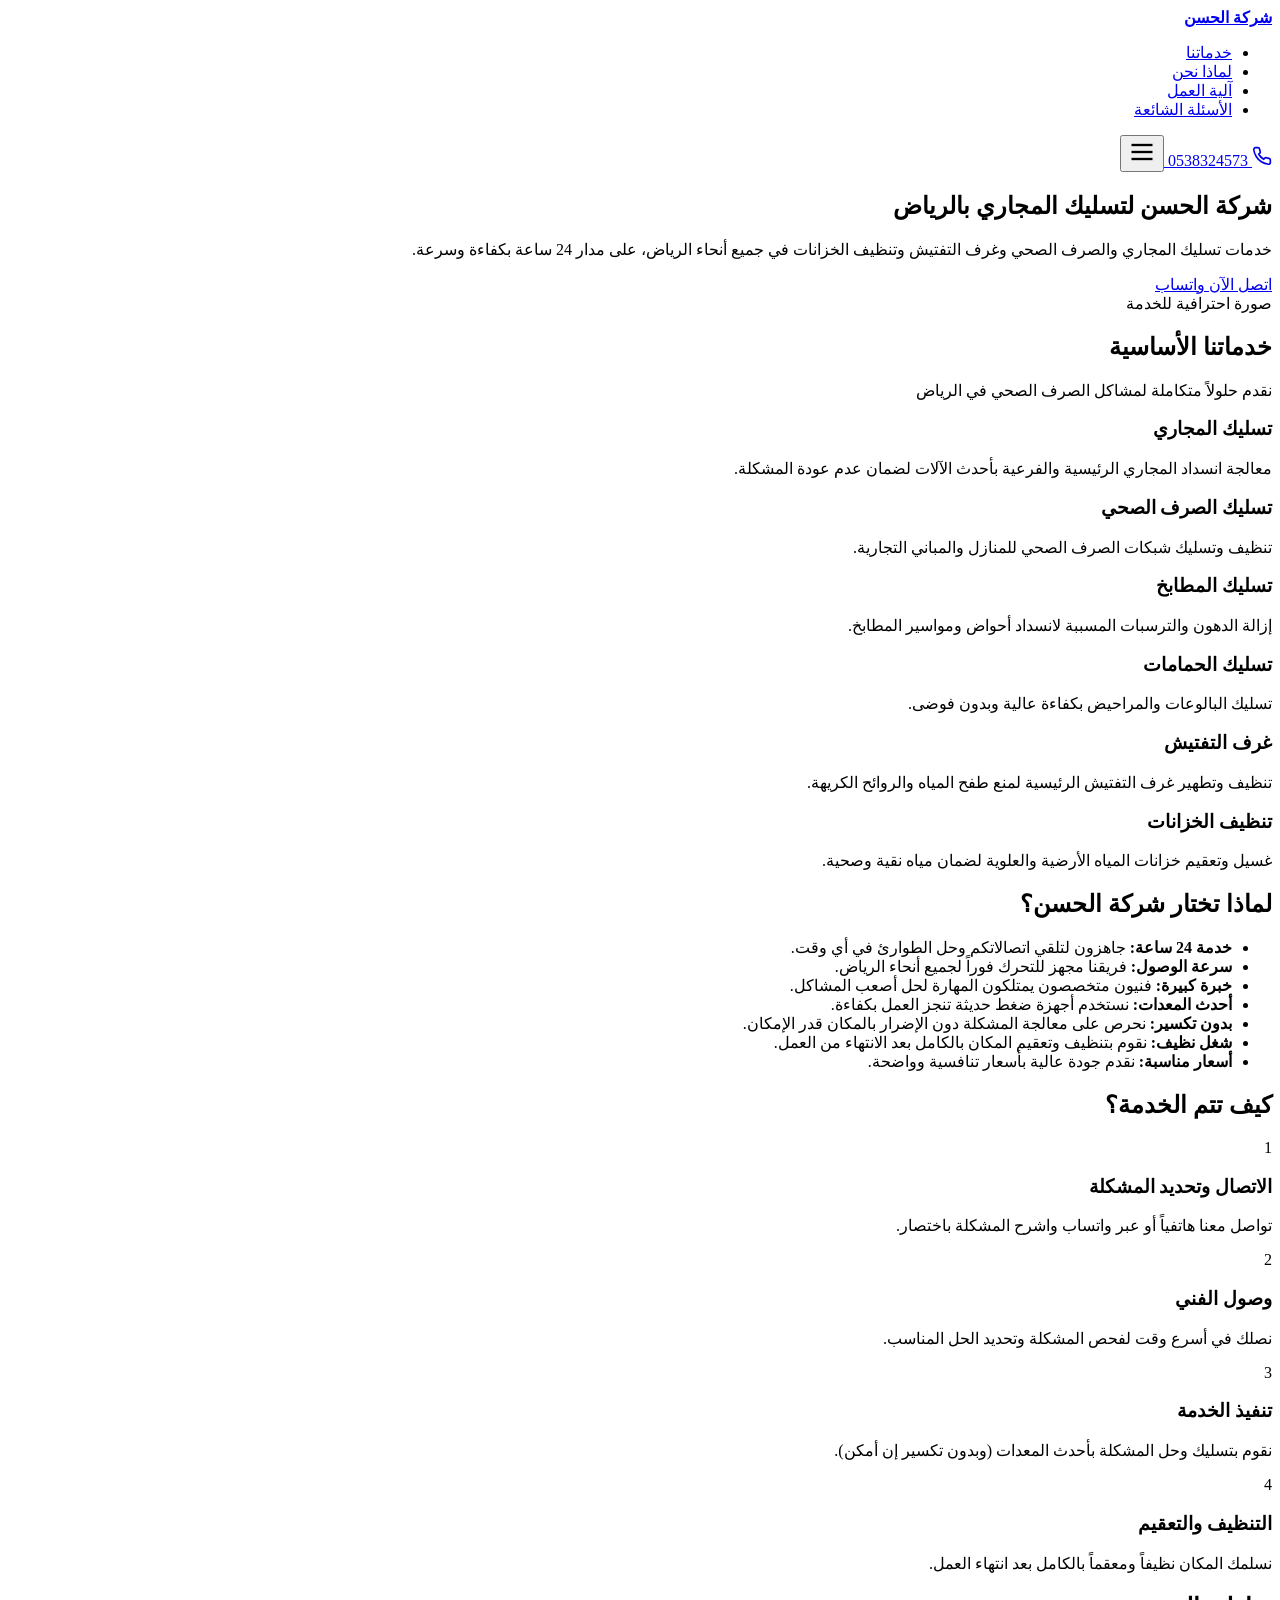
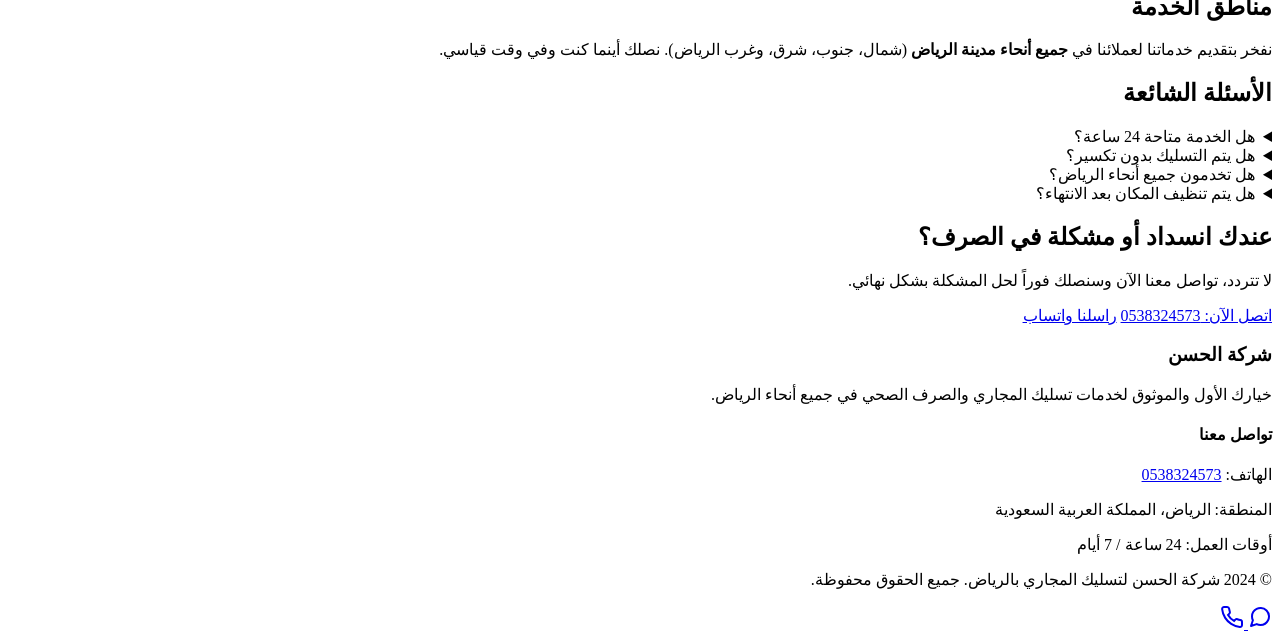
==== index.html @ 47142eeb "Rename index.com to index.html" ====
<!DOCTYPE html>
<html lang="ar" dir="rtl">
<head>
    <meta charset="UTF-8">
    <meta name="viewport" content="width=device-width, initial-scale=1.0">
    <meta name="description" content="شركة الحسن لتسليك المجاري والصرف الصحي بالرياض. خدمات تنظيف الخزانات وغرف التفتيش وتسليك المطابخ والحمامات على مدار 24 ساعة بأحدث المعدات.">
    <!-- يمكنك تعديل الرابط لاحقاً بعد ربط Vercel -->
    <link rel="canonical" href="https://alhasan-riyadh.vercel.app/">
    
    <title>شركة الحسن لتسليك المجاري بالرياض | خدمة 24 ساعة</title>
    
    <!-- Open Graph for Social Media -->
    <meta property="og:title" content="شركة الحسن لتسليك المجاري بالرياض">
    <meta property="og:description" content="خدمات تسليك الصرف الصحي، المطابخ، الحمامات، وتنظيف الخزانات في جميع أنحاء الرياض. سرعة وصول وعمل احترافي.">
    <meta property="og:type" content="website">
    <meta property="og:locale" content="ar_SA">

    <!-- الخطوط: خط تجوال الاحترافي من جوجل -->
    <link rel="preconnect" href="https://fonts.googleapis.com">
    <link rel="preconnect" href="https://fonts.gstatic.com" crossorigin>
    <link href="https://fonts.googleapis.com/css2?family=Tajawal:wght@400;500;700;800&display=swap" rel="stylesheet">

    <!-- ملف التصميم -->
    <link rel="stylesheet" href="style.css">

    <!-- Schema.org JSON-LD for Local SEO -->
    <script type="application/ld+json">
    {
      "@context": "https://schema.org",
      "@type": "LocalBusiness",
      "name": "شركة الحسن لتسليك المجاري بالرياض",
      "image": "",
      "telephone": "0538324573",
      "description": "شركة متخصصة في تسليك المجاري والصرف الصحي وغرف التفتيش وتنظيف الخزانات في الرياض.",
      "areaServed": {
        "@type": "City",
        "name": "الرياض"
      },
      "priceRange": "$$"
    }
    </script>
</head>
<body>

    <!-- Header / Navbar -->
    <header class="main-header">
        <div class="container nav-container">
            <a href="#" class="logo" aria-label="الرئيسية - شركة الحسن">
                <strong>شركة الحسن</strong>
            </a>
            
            <nav class="main-nav" id="main-nav" aria-label="القائمة الرئيسية">
                <ul class="nav-links">
                    <li><a href="#services">خدماتنا</a></li>
                    <li><a href="#why-us">لماذا نحن</a></li>
                    <li><a href="#how-it-works">آلية العمل</a></li>
                    <li><a href="#faq">الأسئلة الشائعة</a></li>
                </ul>
            </nav>

            <div class="header-actions">
                <a href="tel:0538324573" class="btn-primary header-call-btn" aria-label="اتصل بنا الآن">
                    <svg width="20" height="20" viewBox="0 0 24 24" fill="none" stroke="currentColor" stroke-width="2"><path d="M22 16.92v3a2 2 0 0 1-2.18 2 19.79 19.79 0 0 1-8.63-3.07 19.5 19.5 0 0 1-6-6 19.79 19.79 0 0 1-3.07-8.67A2 2 0 0 1 4.11 2h3a2 2 0 0 1 2 1.72 12.84 12.84 0 0 0 .7 2.81 2 2 0 0 1-.45 2.11L8.09 9.91a16 16 0 0 0 6 6l1.27-1.27a2 2 0 0 1 2.11-.45 12.84 12.84 0 0 0 2.81.7A2 2 0 0 1 22 16.92z"></path></svg>
                    0538324573
                </a>
                <button class="mobile-menu-toggle" id="menu-toggle" aria-label="افتح القائمة" aria-expanded="false">
                    <svg width="28" height="28" viewBox="0 0 24 24" fill="none" stroke="currentColor" stroke-width="2"><line x1="3" y1="12" x2="21" y2="12"></line><line x1="3" y1="6" x2="21" y2="6"></line><line x1="3" y1="18" x2="21" y2="18"></line></svg>
                </button>
            </div>
        </div>
    </header>

    <main>
        <!-- Hero Section -->
        <section class="hero" id="home">
            <div class="container hero-container">
                <div class="hero-content">
                    <h1>شركة الحسن لتسليك المجاري بالرياض</h1>
                    <p>خدمات تسليك المجاري والصرف الصحي وغرف التفتيش وتنظيف الخزانات في جميع أنحاء الرياض، على مدار 24 ساعة بكفاءة وسرعة.</p>
                    <div class="hero-buttons">
                        <a href="tel:0538324573" class="btn-primary" aria-label="اتصل بنا الآن">
                            اتصل الآن
                        </a>
                        <a href="https://wa.me/966538324573" class="btn-secondary" aria-label="تواصل معنا عبر واتساب" target="_blank" rel="noopener noreferrer">
                            واتساب
                        </a>
                    </div>
                </div>
                <!-- مكان للصورة لاحقاً -->
                <div class="hero-image-placeholder" aria-hidden="true">
                    <span>صورة احترافية للخدمة</span>
                </div>
            </div>
        </section>

        <!-- Services Section -->
        <section class="services" id="services">
            <div class="container">
                <div class="section-header">
                    <h2>خدماتنا الأساسية</h2>
                    <p>نقدم حلولاً متكاملة لمشاكل الصرف الصحي في الرياض</p>
                </div>
                <div class="services-grid">
                    <article class="service-card">
                        <h3>تسليك المجاري</h3>
                        <p>معالجة انسداد المجاري الرئيسية والفرعية بأحدث الآلات لضمان عدم عودة المشكلة.</p>
                    </article>
                    <article class="service-card">
                        <h3>تسليك الصرف الصحي</h3>
                        <p>تنظيف وتسليك شبكات الصرف الصحي للمنازل والمباني التجارية.</p>
                    </article>
                    <article class="service-card">
                        <h3>تسليك المطابخ</h3>
                        <p>إزالة الدهون والترسبات المسببة لانسداد أحواض ومواسير المطابخ.</p>
                    </article>
                    <article class="service-card">
                        <h3>تسليك الحمامات</h3>
                        <p>تسليك البالوعات والمراحيض بكفاءة عالية وبدون فوضى.</p>
                    </article>
                    <article class="service-card">
                        <h3>غرف التفتيش</h3>
                        <p>تنظيف وتطهير غرف التفتيش الرئيسية لمنع طفح المياه والروائح الكريهة.</p>
                    </article>
                    <article class="service-card">
                        <h3>تنظيف الخزانات</h3>
                        <p>غسيل وتعقيم خزانات المياه الأرضية والعلوية لضمان مياه نقية وصحية.</p>
                    </article>
                </div>
            </div>
        </section>

        <!-- Why Us Section -->
        <section class="why-us" id="why-us">
            <div class="container">
                <div class="section-header">
                    <h2>لماذا تختار شركة الحسن؟</h2>
                </div>
                <ul class="features-list">
                    <li><strong>خدمة 24 ساعة:</strong> جاهزون لتلقي اتصالاتكم وحل الطوارئ في أي وقت.</li>
                    <li><strong>سرعة الوصول:</strong> فريقنا مجهز للتحرك فوراً لجميع أنحاء الرياض.</li>
                    <li><strong>خبرة كبيرة:</strong> فنيون متخصصون يمتلكون المهارة لحل أصعب المشاكل.</li>
                    <li><strong>أحدث المعدات:</strong> نستخدم أجهزة ضغط حديثة تنجز العمل بكفاءة.</li>
                    <li><strong>بدون تكسير:</strong> نحرص على معالجة المشكلة دون الإضرار بالمكان قدر الإمكان.</li>
                    <li><strong>شغل نظيف:</strong> نقوم بتنظيف وتعقيم المكان بالكامل بعد الانتهاء من العمل.</li>
                    <li><strong>أسعار مناسبة:</strong> نقدم جودة عالية بأسعار تنافسية وواضحة.</li>
                </ul>
            </div>
        </section>

        <!-- How It Works -->
        <section class="how-it-works" id="how-it-works">
            <div class="container">
                <div class="section-header">
                    <h2>كيف تتم الخدمة؟</h2>
                </div>
                <div class="steps-grid">
                    <div class="step">
                        <span class="step-num">1</span>
                        <h3>الاتصال وتحديد المشكلة</h3>
                        <p>تواصل معنا هاتفياً أو عبر واتساب واشرح المشكلة باختصار.</p>
                    </div>
                    <div class="step">
                        <span class="step-num">2</span>
                        <h3>وصول الفني</h3>
                        <p>نصلك في أسرع وقت لفحص المشكلة وتحديد الحل المناسب.</p>
                    </div>
                    <div class="step">
                        <span class="step-num">3</span>
                        <h3>تنفيذ الخدمة</h3>
                        <p>نقوم بتسليك وحل المشكلة بأحدث المعدات (وبدون تكسير إن أمكن).</p>
                    </div>
                    <div class="step">
                        <span class="step-num">4</span>
                        <h3>التنظيف والتعقيم</h3>
                        <p>نسلمك المكان نظيفاً ومعقماً بالكامل بعد انتهاء العمل.</p>
                    </div>
                </div>
            </div>
        </section>

        <!-- Service Areas -->
        <section class="service-areas">
            <div class="container text-center">
                <h2>مناطق الخدمة</h2>
                <p>نفخر بتقديم خدماتنا لعملائنا في <strong>جميع أنحاء مدينة الرياض</strong> (شمال، جنوب، شرق، وغرب الرياض). نصلك أينما كنت وفي وقت قياسي.</p>
            </div>
        </section>

        <!-- FAQ Section -->
        <section class="faq" id="faq">
            <div class="container">
                <div class="section-header">
                    <h2>الأسئلة الشائعة</h2>
                </div>
                <div class="faq-container">
                    <details class="faq-item">
                        <summary>هل الخدمة متاحة 24 ساعة؟</summary>
                        <p>نعم، فريق شركة الحسن متاح على مدار الساعة طوال أيام الأسبوع للتعامل مع أي طوارئ في الصرف الصحي.</p>
                    </details>
                    <details class="faq-item">
                        <summary>هل يتم التسليك بدون تكسير؟</summary>
                        <p>في أغلب الحالات، نعم. نحن نستخدم أحدث معدات الضغط والشفط التي تعالج الانسداد دون الحاجة لتكسير البلاط أو الجدران.</p>
                    </details>
                    <details class="faq-item">
                        <summary>هل تخدمون جميع أنحاء الرياض؟</summary>
                        <p>نعم، تغطي سياراتنا وفرقنا الفنية جميع أحياء ومناطق العاصمة الرياض.</p>
                    </details>
                    <details class="faq-item">
                        <summary>هل يتم تنظيف المكان بعد الانتهاء؟</summary>
                        <p>بالتأكيد. من أهم مبادئنا تسليم المكان للعميل نظيفاً ومعقماً بالكامل بعد الانتهاء من عملية التسليك.</p>
                    </details>
                </div>
            </div>
        </section>

        <!-- CTA Section -->
        <section class="cta-section">
            <div class="container text-center">
                <h2>عندك انسداد أو مشكلة في الصرف؟</h2>
                <p>لا تتردد، تواصل معنا الآن وسنصلك فوراً لحل المشكلة بشكل نهائي.</p>
                <div class="cta-buttons">
                    <a href="tel:0538324573" class="btn-primary btn-large">اتصل الآن: 0538324573</a>
                    <a href="https://wa.me/966538324573" class="btn-secondary btn-large" target="_blank" rel="noopener noreferrer">راسلنا واتساب</a>
                </div>
            </div>
        </section>
    </main>

    <!-- Footer -->
    <footer class="main-footer">
        <div class="container footer-content">
            <div class="footer-info">
                <h3>شركة الحسن</h3>
                <p>خيارك الأول والموثوق لخدمات تسليك المجاري والصرف الصحي في جميع أنحاء الرياض.</p>
            </div>
            <div class="footer-contact">
                <h4>تواصل معنا</h4>
                <p>الهاتف: <a href="tel:0538324573" dir="ltr">0538324573</a></p>
                <p>المنطقة: الرياض، المملكة العربية السعودية</p>
                <p>أوقات العمل: 24 ساعة / 7 أيام</p>
            </div>
        </div>
        <div class="footer-bottom">
            <p>&copy; 2024 شركة الحسن لتسليك المجاري بالرياض. جميع الحقوق محفوظة.</p>
        </div>
    </footer>

    <!-- Floating Action Buttons -->
    <div class="floating-actions" aria-label="أزرار التواصل السريع">
        <a href="https://wa.me/966538324573" class="float-btn whatsapp-float" aria-label="تواصل معنا عبر واتساب" target="_blank" rel="noopener noreferrer">
            <svg width="24" height="24" viewBox="0 0 24 24" fill="none" stroke="currentColor" stroke-width="2" stroke-linecap="round" stroke-linejoin="round"><path d="M21 11.5a8.38 8.38 0 0 1-.9 3.8 8.5 8.5 0 0 1-7.6 4.7 8.38 8.38 0 0 1-3.8-.9L3 21l1.9-5.7a8.38 8.38 0 0 1-.9-3.8 8.5 8.5 0 0 1 4.7-7.6 8.38 8.38 0 0 1 3.8-.9h.5a8.48 8.48 0 0 1 8 8v.5z"></path></svg>
        </a>
        <a href="tel:0538324573" class="float-btn phone-float" aria-label="اتصل بنا الآن">
            <svg width="24" height="24" viewBox="0 0 24 24" fill="none" stroke="currentColor" stroke-width="2"><path d="M22 16.92v3a2 2 0 0 1-2.18 2 19.79 19.79 0 0 1-8.63-3.07 19.5 19.5 0 0 1-6-6 19.79 19.79 0 0 1-3.07-8.67A2 2 0 0 1 4.11 2h3a2 2 0 0 1 2 1.72 12.84 12.84 0 0 0 .7 2.81 2 2 0 0 1-.45 2.11L8.09 9.91a16 16 0 0 0 6 6l1.27-1.27a2 2 0 0 1 2.11-.45 12.84 12.84 0 0 0 2.81.7A2 2 0 0 1 22 16.92z"></path></svg>
        </a>
    </div>

    <!-- ملف الجافاسكريبت -->
    <script src="script.js" defer></script>
</body>
</html>
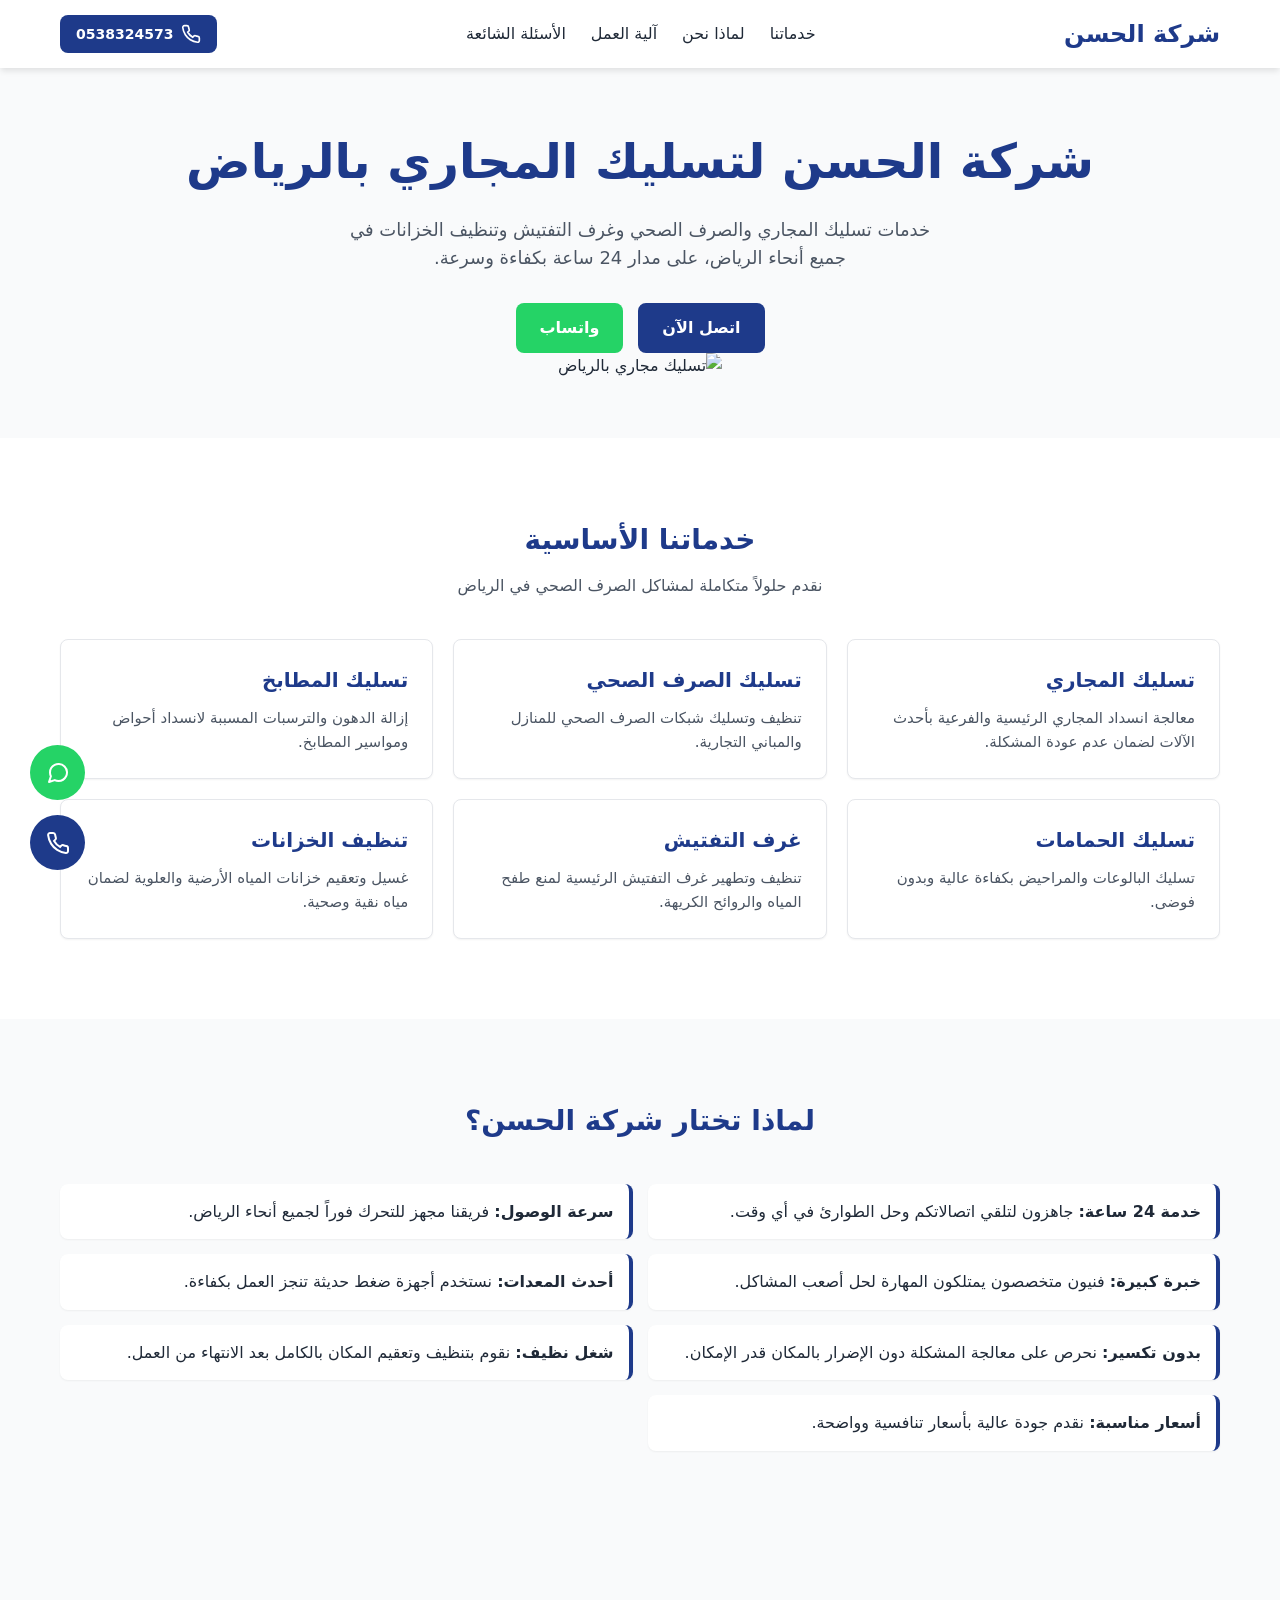
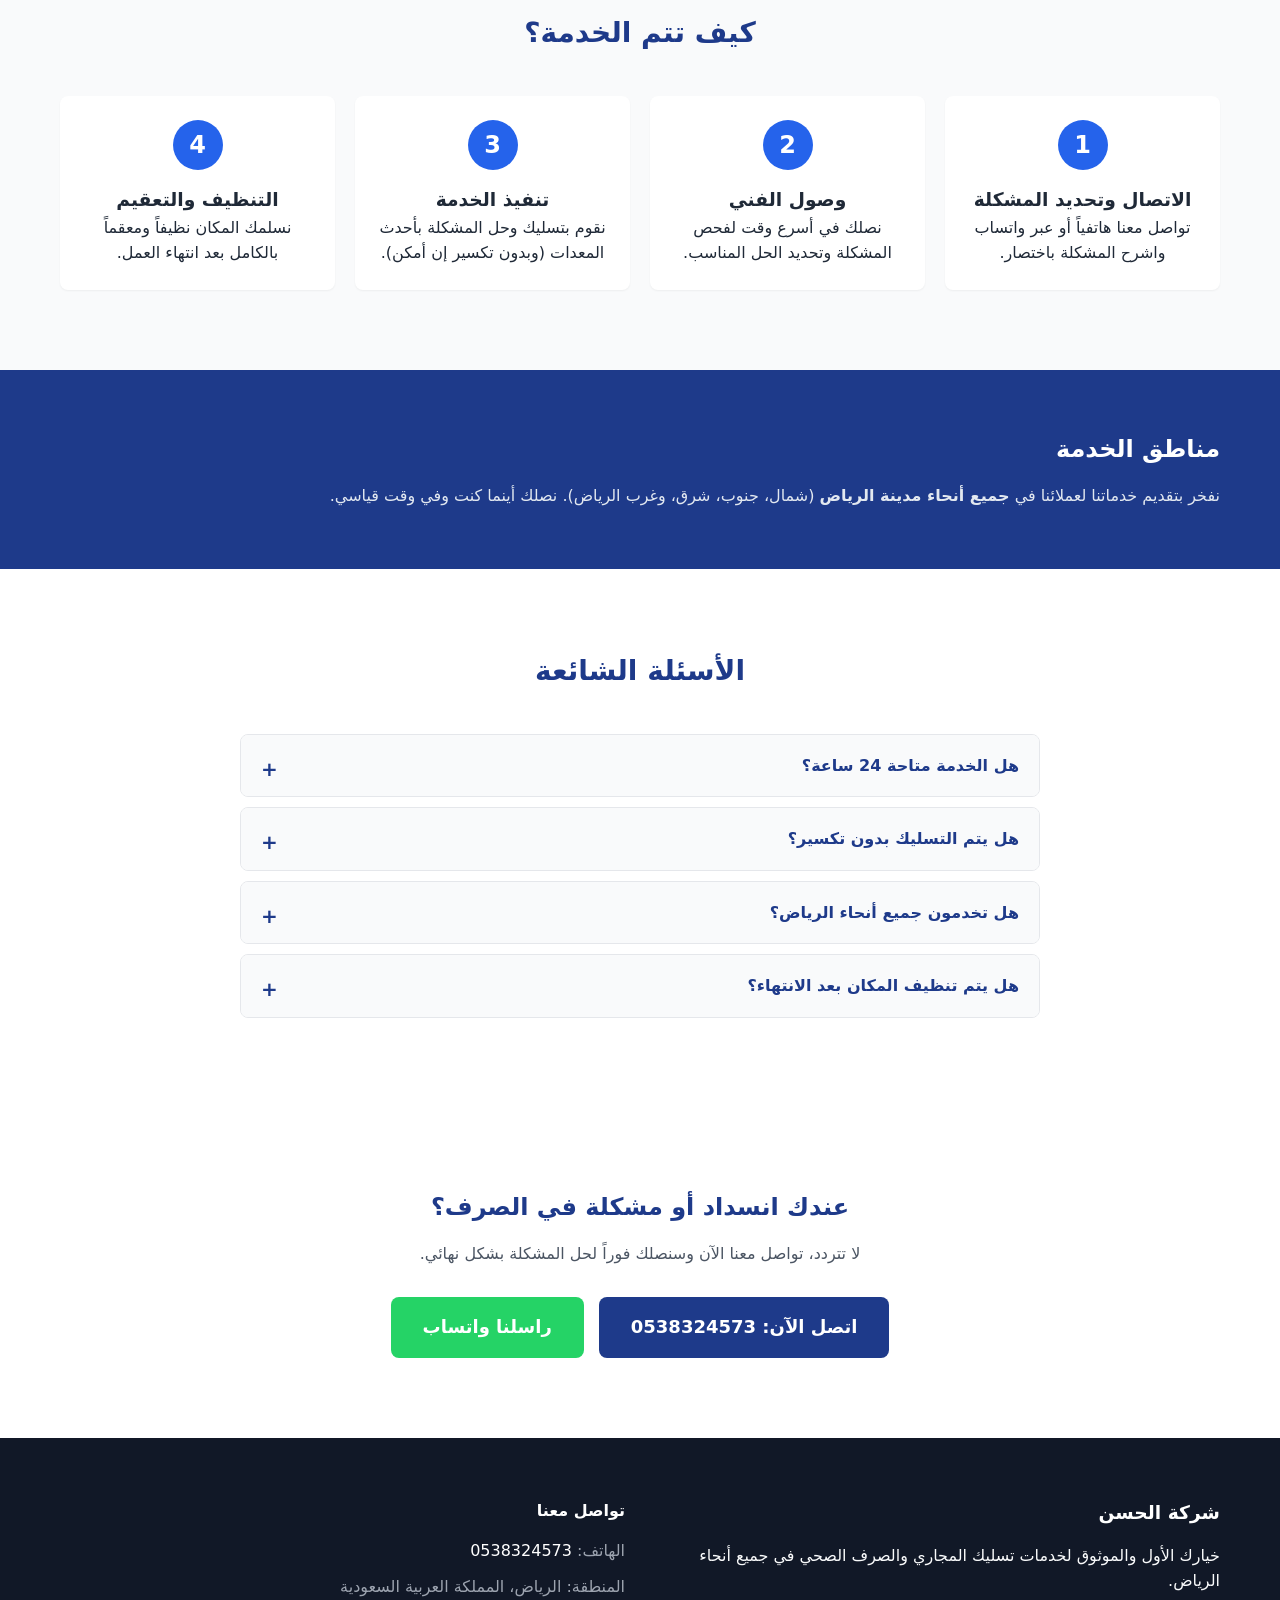
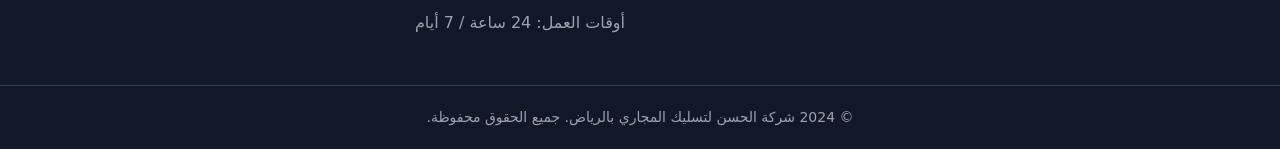
==== commit 69c3244e: "Update index.html" ====
--- a/index.html
+++ b/index.html
@@ -87,9 +87,10 @@
                     </div>
                 </div>
                 <!-- مكان للصورة لاحقاً -->
-                <div class="hero-image-placeholder" aria-hidden="true">
-                    <span>صورة احترافية للخدمة</span>
-                </div>
+        
+                   <img src="hero.jpg" alt="تسليك مجاري بالرياض" style="width: 100%; border-radius: 10px;">
+ 
+                
             </div>
         </section>
 
--- a/style.css
+++ b/style.css
@@ -0,0 +1,525 @@
+/* ==========================================================================
+   CSS Variables (المتغيرات والألوان)
+   ========================================================================== */
+:root {
+    --primary: #1e3a8a; /* أزرق داكن يعطي ثقة واحترافية */
+    --primary-light: #2563eb;
+    --accent: #ea580c; /* برتقالي داكن للانتباه والأزرار */
+    --whatsapp: #25D366;
+    --text-main: #1f2937;
+    --text-muted: #4b5563;
+    --bg-light: #f9fafb;
+    --bg-white: #ffffff;
+    --border: #e5e7eb;
+    --radius: 8px;
+    --shadow-sm: 0 1px 2px 0 rgba(0, 0, 0, 0.05);
+    --shadow-md: 0 4px 6px -1px rgba(0, 0, 0, 0.1);
+    --transition: all 0.3s ease;
+}
+
+/* ==========================================================================
+   Base & Reset (الأساسيات)
+   ========================================================================== */
+* {
+    margin: 0;
+    padding: 0;
+    box-sizing: border-box;
+}
+
+html {
+    scroll-behavior: smooth;
+    font-family: 'Tajawal', system-ui, -apple-system, sans-serif;
+}
+
+body {
+    background-color: var(--bg-white);
+    color: var(--text-main);
+    line-height: 1.6;
+    -webkit-font-smoothing: antialiased;
+}
+
+a {
+    text-decoration: none;
+    color: inherit;
+}
+
+ul {
+    list-style: none;
+}
+
+.container {
+    width: 100%;
+    max-width: 1200px;
+    margin: 0 auto;
+    padding: 0 20px;
+}
+
+.text-center {
+    text-center;
+}
+
+.section-header {
+    text-align: center;
+    margin-bottom: 40px;
+}
+
+.section-header h2 {
+    color: var(--primary);
+    font-size: 28px;
+    margin-bottom: 10px;
+}
+
+.section-header p {
+    color: var(--text-muted);
+    font-size: 16px;
+}
+
+/* ==========================================================================
+   Buttons (الأزرار)
+   ========================================================================== */
+.btn-primary, .btn-secondary {
+    display: inline-flex;
+    align-items: center;
+    justify-content: center;
+    gap: 8px;
+    padding: 12px 24px;
+    border-radius: var(--radius);
+    font-weight: 700;
+    font-size: 16px;
+    transition: var(--transition);
+    cursor: pointer;
+    border: none;
+}
+
+.btn-primary {
+    background-color: var(--primary);
+    color: var(--bg-white);
+}
+
+.btn-primary:hover {
+    background-color: var(--primary-light);
+}
+
+.btn-secondary {
+    background-color: var(--whatsapp);
+    color: var(--bg-white);
+}
+
+.btn-secondary:hover {
+    background-color: #1ebd5a;
+}
+
+.btn-large {
+    padding: 16px 32px;
+    font-size: 18px;
+}
+
+/* ==========================================================================
+   Header & Navigation (الرأس والقائمة)
+   ========================================================================== */
+.main-header {
+    background-color: var(--bg-white);
+    box-shadow: var(--shadow-md);
+    position: sticky;
+    top: 0;
+    z-index: 1000;
+    padding: 15px 0;
+}
+
+.nav-container {
+    display: flex;
+    justify-content: space-between;
+    align-items: center;
+}
+
+.logo strong {
+    font-size: 24px;
+    color: var(--primary);
+    font-weight: 800;
+}
+
+.main-nav {
+    display: none; /* مخفية في الموبايل، تظهر بالشاشات الكبيرة */
+}
+
+.header-actions {
+    display: flex;
+    align-items: center;
+    gap: 15px;
+}
+
+.header-call-btn {
+    padding: 8px 16px;
+    font-size: 14px;
+}
+
+.mobile-menu-toggle {
+    background: none;
+    border: none;
+    color: var(--primary);
+    cursor: pointer;
+    display: block; /* تظهر في الموبايل فقط */
+}
+
+/* ==========================================================================
+   Hero Section (القسم الرئيسي)
+   ========================================================================== */
+.hero {
+    background-color: var(--bg-light);
+    padding: 60px 0;
+    text-align: center;
+}
+
+.hero-content h1 {
+    font-size: 32px;
+    color: var(--primary);
+    margin-bottom: 20px;
+    line-height: 1.4;
+}
+
+.hero-content p {
+    font-size: 18px;
+    color: var(--text-muted);
+    margin-bottom: 30px;
+    max-width: 600px;
+    margin-left: auto;
+    margin-right: auto;
+}
+
+.hero-buttons {
+    display: flex;
+    flex-direction: column;
+    gap: 15px;
+    justify-content: center;
+}
+
+.hero-image-placeholder {
+    margin-top: 40px;
+    background-color: #e2e8f0;
+    height: 250px;
+    border-radius: var(--radius);
+    display: flex;
+    align-items: center;
+    justify-content: center;
+    color: var(--text-muted);
+    border: 2px dashed #cbd5e1;
+}
+
+/* ==========================================================================
+   Services Section (الخدمات)
+   ========================================================================== */
+.services {
+    padding: 80px 0;
+}
+
+.services-grid {
+    display: grid;
+    grid-template-columns: 1fr;
+    gap: 20px;
+}
+
+.service-card {
+    background-color: var(--bg-white);
+    border: 1px solid var(--border);
+    padding: 24px;
+    border-radius: var(--radius);
+    box-shadow: var(--shadow-sm);
+    transition: var(--transition);
+}
+
+.service-card:hover {
+    box-shadow: var(--shadow-md);
+    border-color: var(--primary-light);
+}
+
+.service-card h3 {
+    color: var(--primary);
+    margin-bottom: 10px;
+    font-size: 20px;
+}
+
+.service-card p {
+    color: var(--text-muted);
+    font-size: 15px;
+}
+
+/* ==========================================================================
+   Why Us & How it Works (لماذا نحن وآلية العمل)
+   ========================================================================== */
+.why-us, .how-it-works {
+    padding: 80px 0;
+    background-color: var(--bg-light);
+}
+
+.features-list {
+    display: grid;
+    grid-template-columns: 1fr;
+    gap: 15px;
+}
+
+.features-list li {
+    background-color: var(--bg-white);
+    padding: 15px;
+    border-radius: var(--radius);
+    border-right: 4px solid var(--primary);
+    box-shadow: var(--shadow-sm);
+}
+
+.steps-grid {
+    display: grid;
+    grid-template-columns: 1fr;
+    gap: 20px;
+}
+
+.step {
+    background-color: var(--bg-white);
+    padding: 24px;
+    border-radius: var(--radius);
+    text-align: center;
+    box-shadow: var(--shadow-sm);
+}
+
+.step-num {
+    display: inline-flex;
+    align-items: center;
+    justify-content: center;
+    width: 50px;
+    height: 50px;
+    background-color: var(--primary-light);
+    color: var(--bg-white);
+    font-size: 24px;
+    font-weight: bold;
+    border-radius: 50%;
+    margin-bottom: 15px;
+}
+
+/* ==========================================================================
+   FAQ Section (الأسئلة الشائعة)
+   ========================================================================== */
+.faq {
+    padding: 80px 0;
+}
+
+.faq-container {
+    max-width: 800px;
+    margin: 0 auto;
+}
+
+.faq-item {
+    background-color: var(--bg-white);
+    border: 1px solid var(--border);
+    margin-bottom: 10px;
+    border-radius: var(--radius);
+    overflow: hidden;
+}
+
+.faq-item summary {
+    padding: 18px 20px;
+    font-weight: 700;
+    cursor: pointer;
+    background-color: var(--bg-light);
+    color: var(--primary);
+    list-style: none;
+    position: relative;
+}
+
+.faq-item summary::-webkit-details-marker {
+    display: none;
+}
+
+.faq-item summary::after {
+    content: '+';
+    position: absolute;
+    left: 20px;
+    font-size: 20px;
+}
+
+.faq-item[open] summary::after {
+    content: '-';
+}
+
+.faq-item p {
+    padding: 20px;
+    color: var(--text-muted);
+    border-top: 1px solid var(--border);
+}
+
+/* ==========================================================================
+   Service Areas & CTA (مناطق الخدمة ودعوة الإجراء)
+   ========================================================================== */
+.service-areas {
+    padding: 60px 0;
+    background-color: var(--primary);
+    color: var(--bg-white);
+}
+
+.service-areas h2 {
+    color: var(--bg-white);
+    margin-bottom: 15px;
+}
+
+.service-areas p {
+    color: #e2e8f0;
+}
+
+.cta-section {
+    padding: 80px 0;
+    text-align: center;
+}
+
+.cta-section h2 {
+    color: var(--primary);
+    margin-bottom: 15px;
+}
+
+.cta-section p {
+    margin-bottom: 30px;
+    color: var(--text-muted);
+}
+
+.cta-buttons {
+    display: flex;
+    flex-direction: column;
+    gap: 15px;
+    justify-content: center;
+}
+
+/* ==========================================================================
+   Footer (التذييل)
+   ========================================================================== */
+.main-footer {
+    background-color: #111827;
+    color: #f9fafb;
+    padding: 60px 0 20px;
+}
+
+.footer-content {
+    display: grid;
+    grid-template-columns: 1fr;
+    gap: 30px;
+    margin-bottom: 40px;
+}
+
+.footer-info h3, .footer-contact h4 {
+    color: var(--bg-white);
+    margin-bottom: 15px;
+}
+
+.footer-contact p {
+    margin-bottom: 10px;
+    color: #9ca3af;
+}
+
+.footer-contact a {
+    color: var(--bg-white);
+}
+
+.footer-bottom {
+    text-align: center;
+    padding-top: 20px;
+    border-top: 1px solid #374151;
+    color: #9ca3af;
+    font-size: 14px;
+}
+
+/* ==========================================================================
+   Floating Buttons (الأزرار العائمة للموبايل)
+   ========================================================================== */
+.floating-actions {
+    position: fixed;
+    bottom: 20px;
+    left: 20px;
+    right: 20px;
+    display: flex;
+    justify-content: space-between;
+    z-index: 999;
+    pointer-events: none; /* لتجنب حجب النقر عن العناصر أسفلها */
+}
+
+.float-btn {
+    width: 55px;
+    height: 55px;
+    border-radius: 50%;
+    display: flex;
+    align-items: center;
+    justify-content: center;
+    color: white;
+    box-shadow: var(--shadow-lg);
+    pointer-events: auto; /* إعادة تفعيل النقر للزر نفسه */
+    transition: transform 0.3s ease;
+}
+
+.float-btn:active {
+    transform: scale(0.9);
+}
+
+.whatsapp-float {
+    background-color: var(--whatsapp);
+}
+
+.phone-float {
+    background-color: var(--primary);
+}
+
+/* ==========================================================================
+   Media Queries (الشاشات الكبيرة - Desktop)
+   ========================================================================== */
+@media (min-width: 768px) {
+    .main-nav {
+        display: block;
+    }
+    
+    .main-nav .nav-links {
+        display: flex;
+        gap: 25px;
+    }
+
+    .main-nav a {
+        font-weight: 500;
+        transition: color 0.3s;
+    }
+
+    .main-nav a:hover {
+        color: var(--accent);
+    }
+
+    .mobile-menu-toggle {
+        display: none;
+    }
+
+    .hero-content h1 {
+        font-size: 48px;
+    }
+
+    .hero-buttons {
+        flex-direction: row;
+    }
+
+    .services-grid {
+        grid-template-columns: repeat(3, 1fr);
+    }
+
+    .features-list {
+        grid-template-columns: repeat(2, 1fr);
+    }
+
+    .steps-grid {
+        grid-template-columns: repeat(4, 1fr);
+    }
+
+    .cta-buttons {
+        flex-direction: row;
+    }
+
+    .footer-content {
+        grid-template-columns: repeat(2, 1fr);
+    }
+
+    .floating-actions {
+        bottom: 30px;
+        left: 30px;
+        right: auto;
+        flex-direction: column;
+        gap: 15px;
+    }
+}
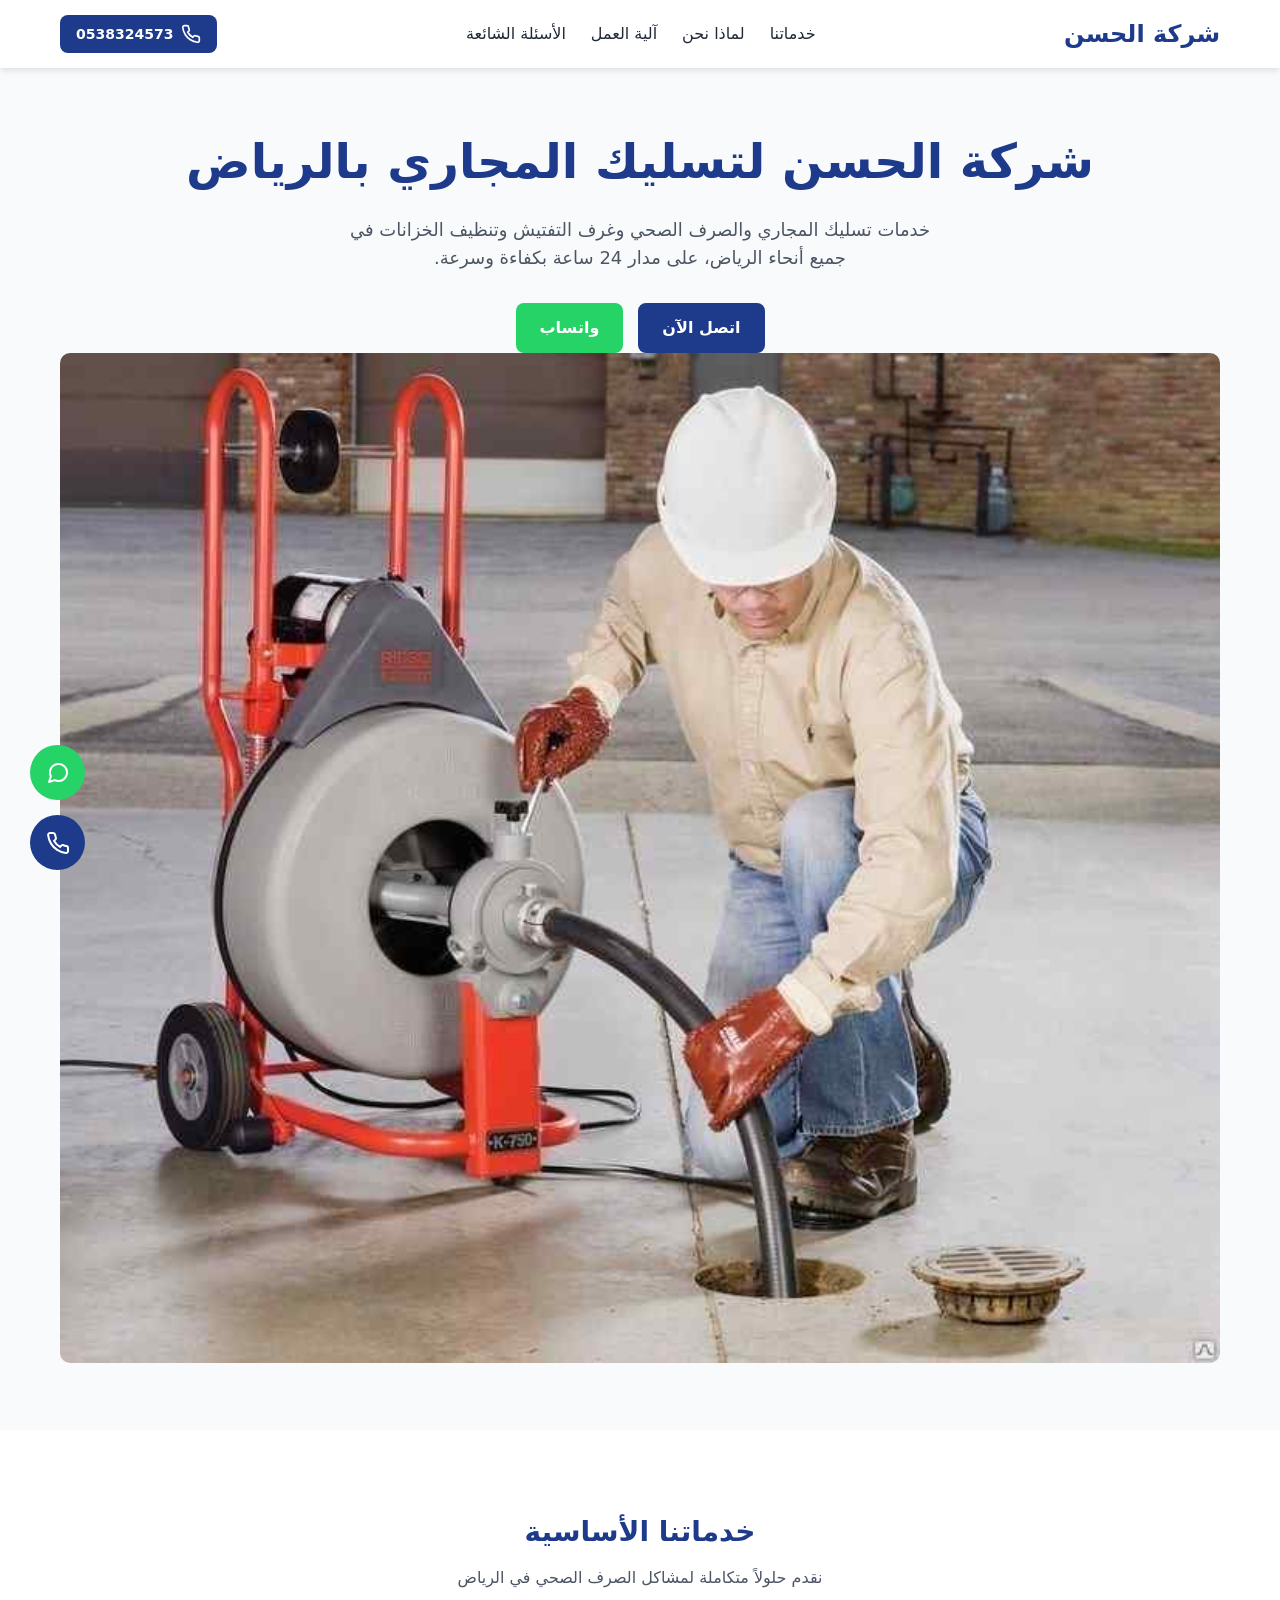
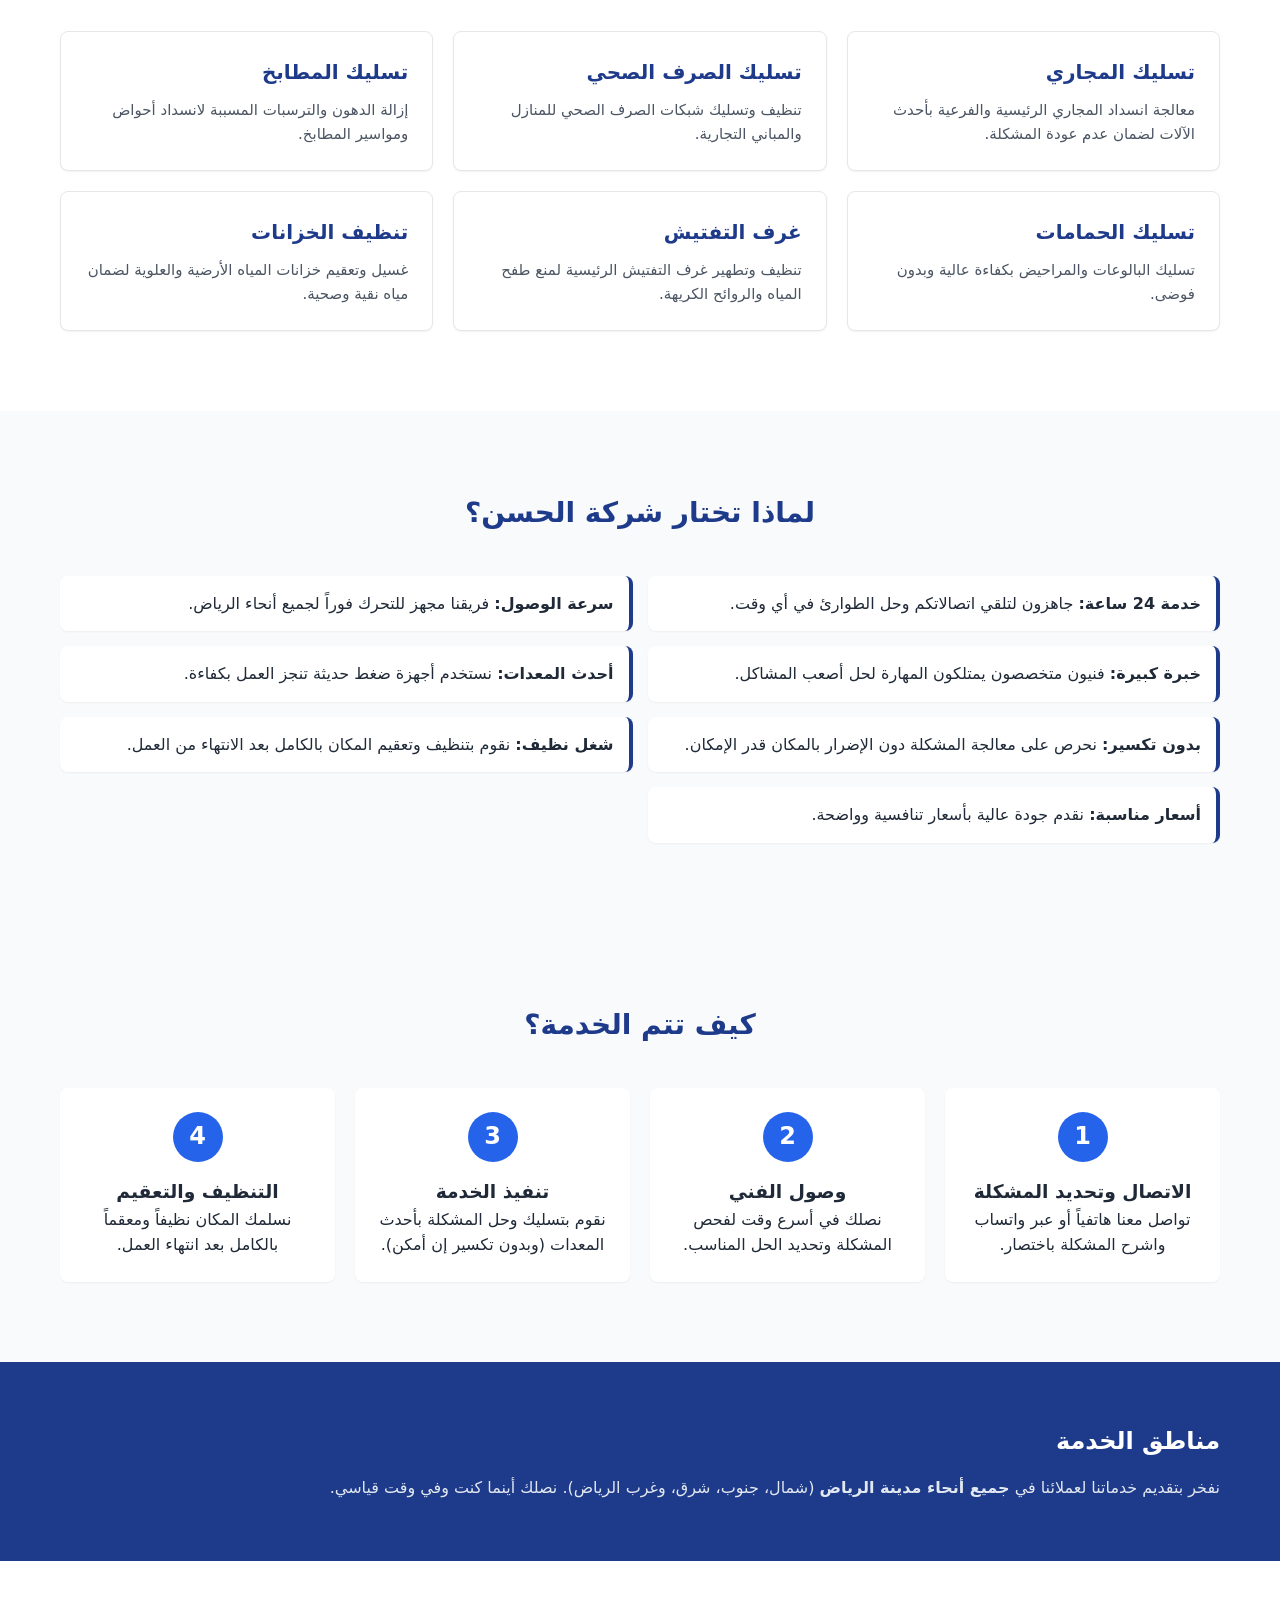
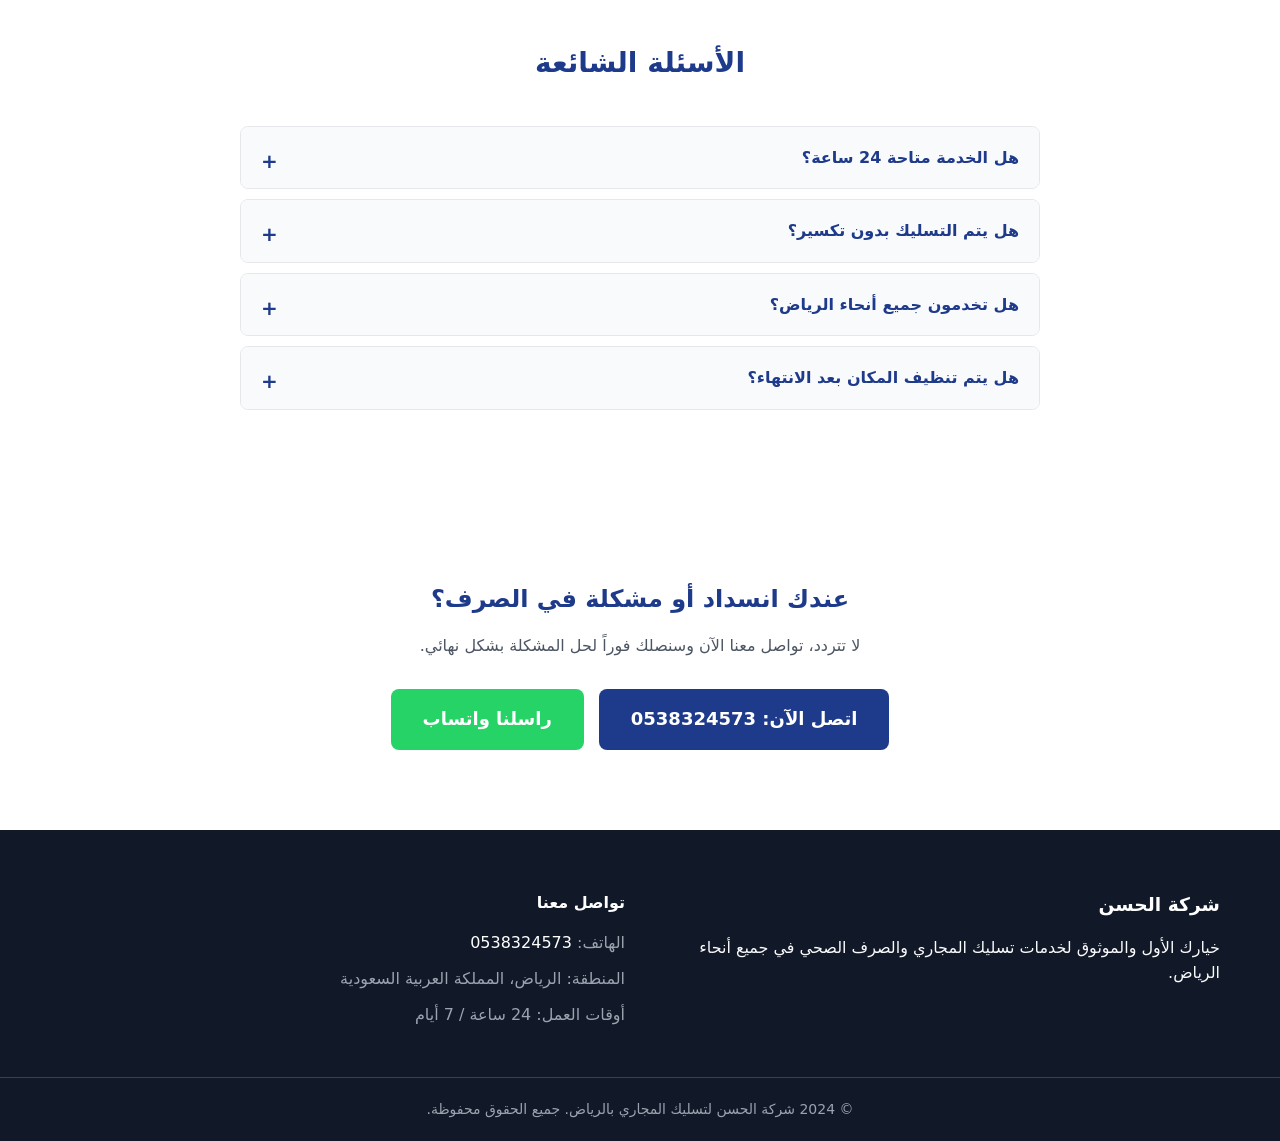
==== commit e2f86396: "Update index.html" ====
--- a/index.html
+++ b/index.html
@@ -88,7 +88,7 @@
                 </div>
                 <!-- مكان للصورة لاحقاً -->
         
-                   <img src="hero.jpg" alt="تسليك مجاري بالرياض" style="width: 100%; border-radius: 10px;">
+                   <img src="hero.JPG" alt="تسليك مجاري بالرياض" style="width: 100%; border-radius: 10px;">
  
                 
             </div>
